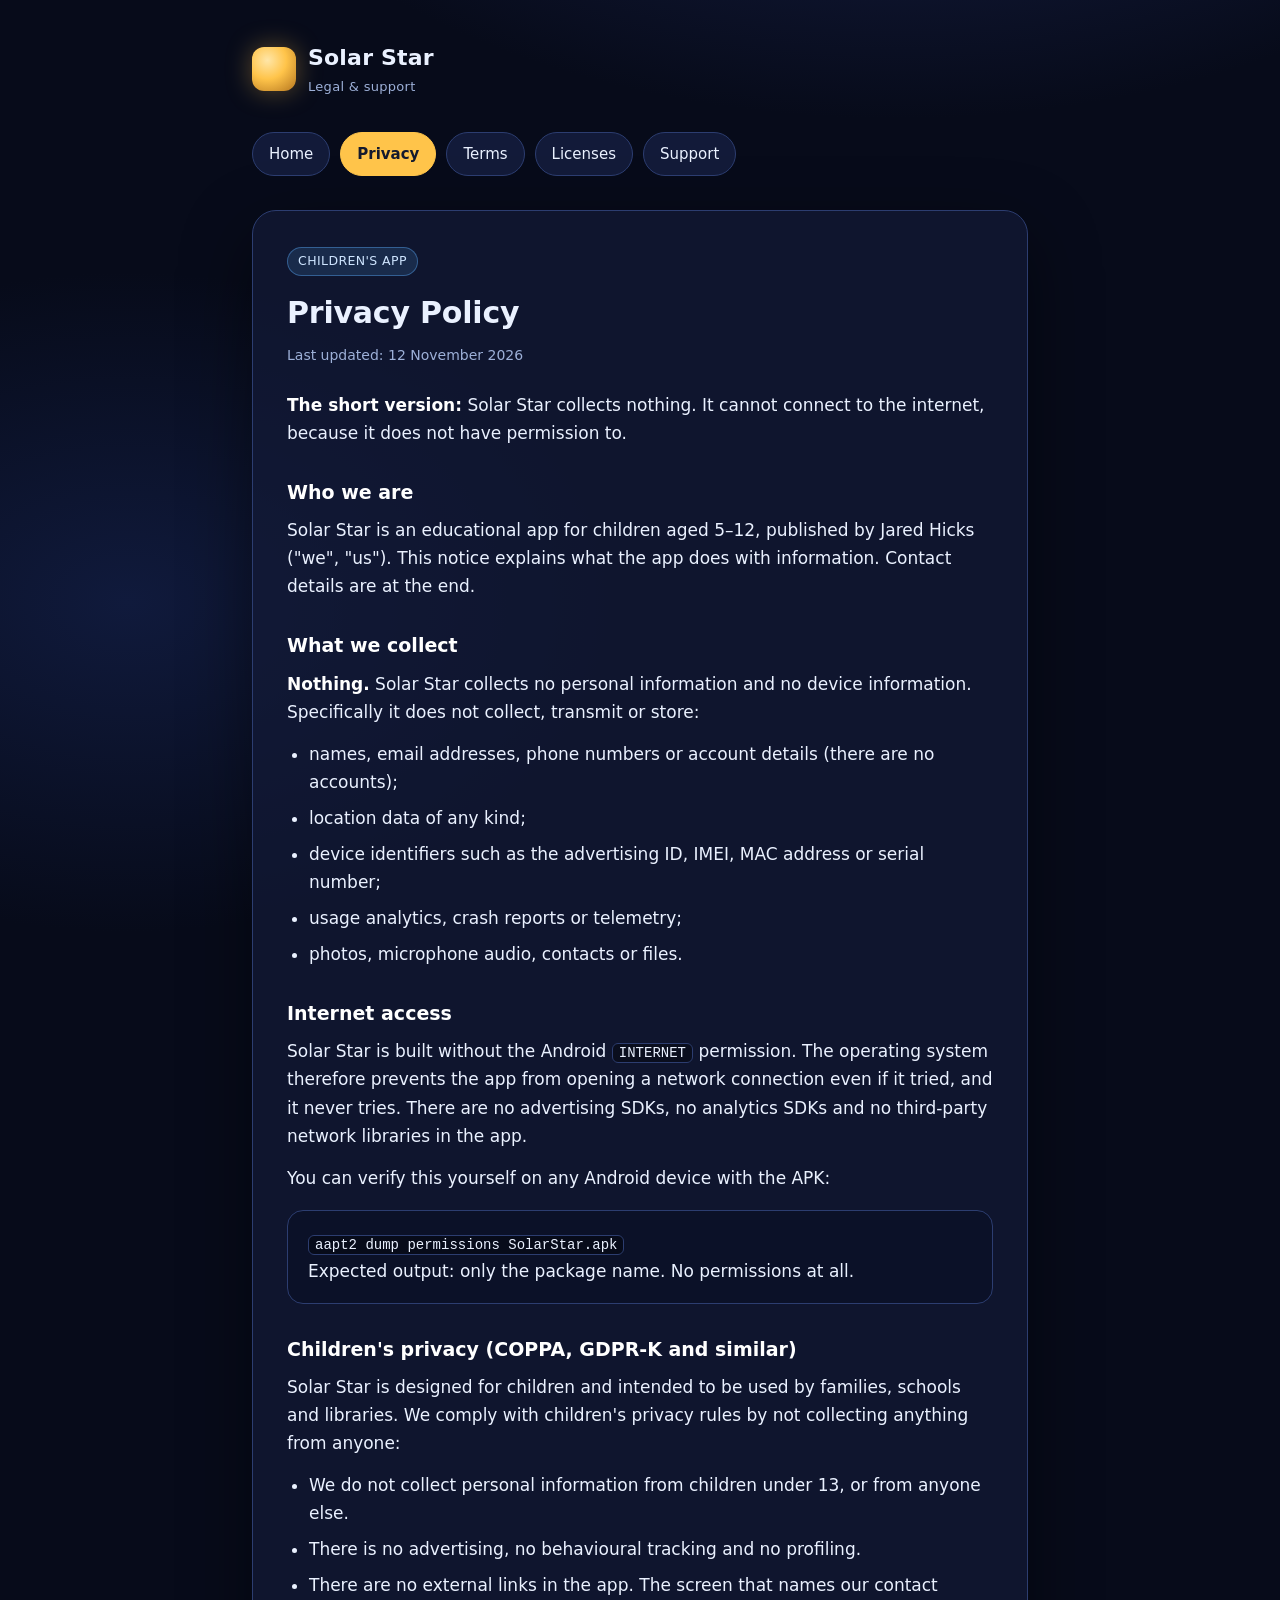
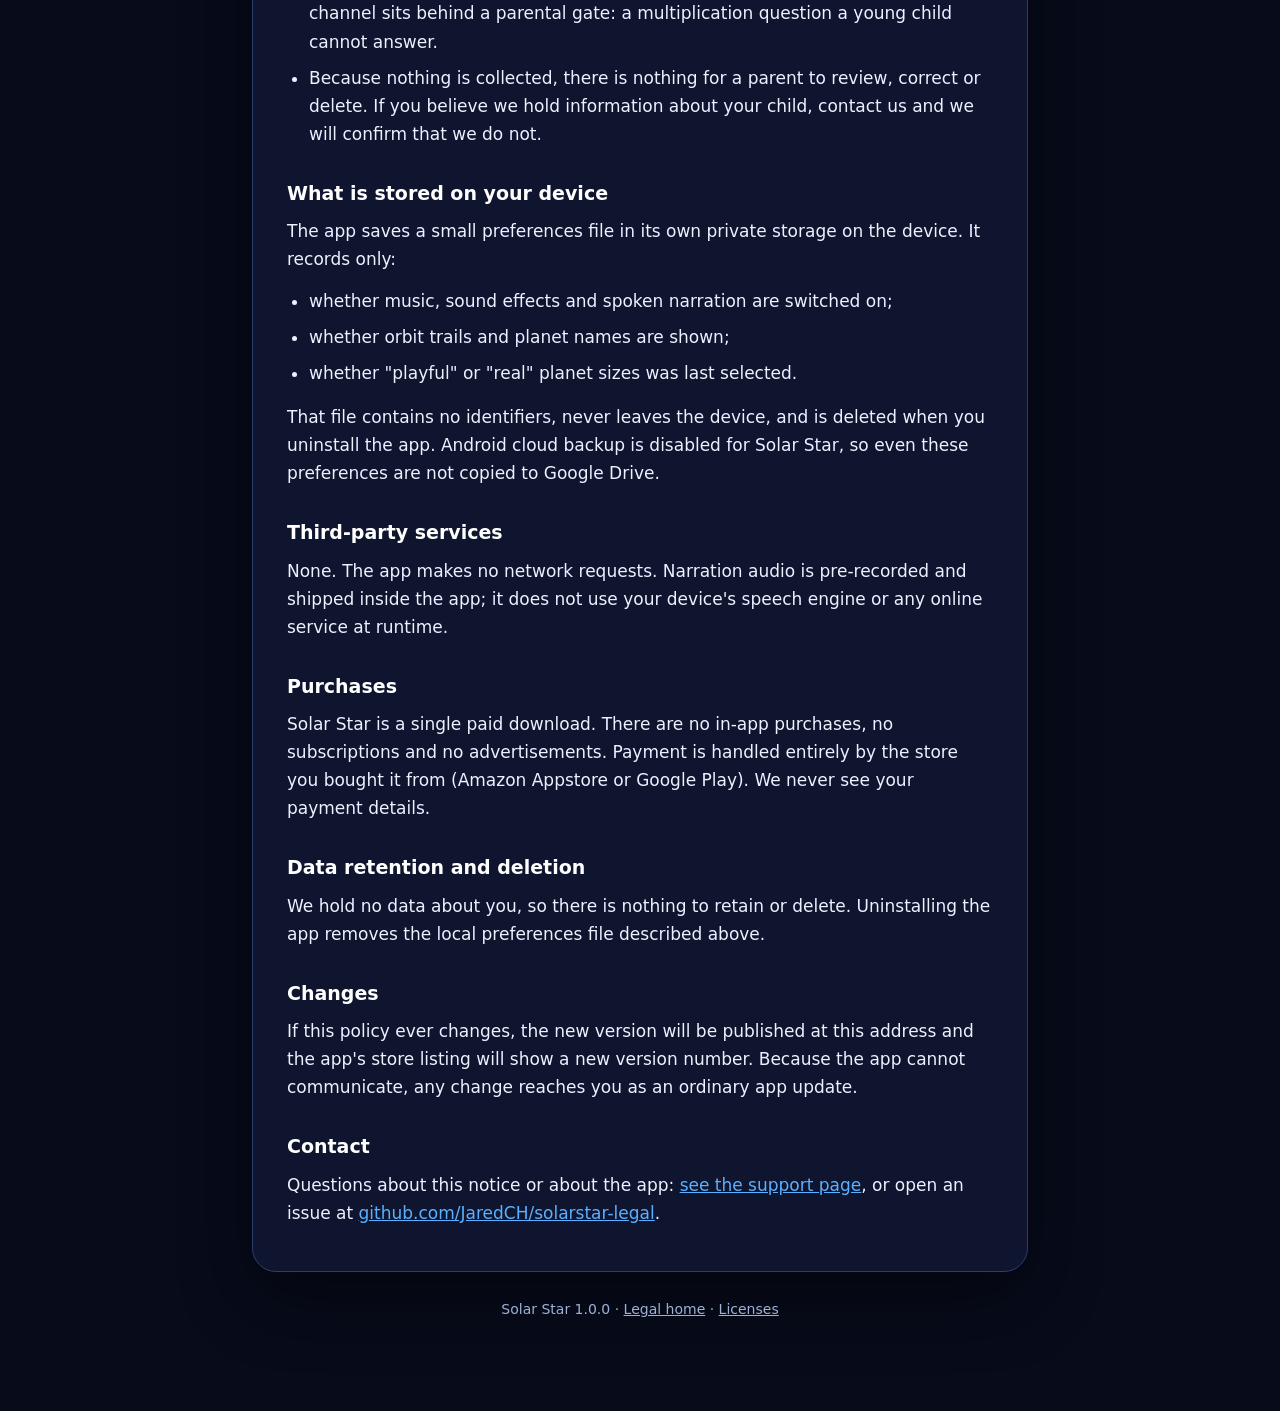
==== privacy.html @ 95f9711d "Solar Star legal: privacy policy, terms, licences and support" ====
<!doctype html>
<html lang="en">
<head>
<meta charset="utf-8">
<meta name="viewport" content="width=device-width, initial-scale=1">
<title>Solar Star — Privacy Policy</title>
<meta name="description" content="Solar Star collects no data. It has no internet permission, no ads and no tracking.">
<link rel="stylesheet" href="style.css">
</head>
<body>
<div class="wrap">
  <header class="brand">
    <div class="mark" aria-hidden="true"></div>
    <h1>Solar Star<span>Legal &amp; support</span></h1>
  </header>

  <nav class="pills">
    <a href="index.html">Home</a>
    <a href="privacy.html" aria-current="page">Privacy</a>
    <a href="terms.html">Terms</a>
    <a href="licenses.html">Licenses</a>
    <a href="support.html">Support</a>
  </nav>

  <main>
    <span class="tag">Children's app</span>
    <h2>Privacy Policy</h2>
    <p class="updated">Last updated: 12 November 2026</p>

    <p><strong>The short version:</strong> Solar Star collects nothing. It cannot connect to the
    internet, because it does not have permission to.</p>

    <h3>Who we are</h3>
    <p>Solar Star is an educational app for children aged 5&ndash;12, published by Jared Hicks
    ("we", "us"). This notice explains what the app does with information. Contact details are at
    the end.</p>

    <h3>What we collect</h3>
    <p><strong>Nothing.</strong> Solar Star collects no personal information and no device
    information. Specifically it does not collect, transmit or store:</p>
    <ul>
      <li>names, email addresses, phone numbers or account details (there are no accounts);</li>
      <li>location data of any kind;</li>
      <li>device identifiers such as the advertising ID, IMEI, MAC address or serial number;</li>
      <li>usage analytics, crash reports or telemetry;</li>
      <li>photos, microphone audio, contacts or files.</li>
    </ul>

    <h3>Internet access</h3>
    <p>Solar Star is built without the Android <code>INTERNET</code> permission. The operating
    system therefore prevents the app from opening a network connection even if it tried, and it
    never tries. There are no advertising SDKs, no analytics SDKs and no third-party network
    libraries in the app.</p>
    <p>You can verify this yourself on any Android device with the APK:</p>
    <div class="card">
      <p style="margin:0"><code>aapt2 dump permissions SolarStar.apk</code><br>
      Expected output: only the package name. No permissions at all.</p>
    </div>

    <h3>Children's privacy (COPPA, GDPR-K and similar)</h3>
    <p>Solar Star is designed for children and intended to be used by families, schools and
    libraries. We comply with children's privacy rules by not collecting anything from anyone:</p>
    <ul>
      <li>We do not collect personal information from children under 13, or from anyone else.</li>
      <li>There is no advertising, no behavioural tracking and no profiling.</li>
      <li>There are no external links in the app. The screen that names our contact channel sits
        behind a parental gate: a multiplication question a young child cannot answer.</li>
      <li>Because nothing is collected, there is nothing for a parent to review, correct or
        delete. If you believe we hold information about your child, contact us and we will
        confirm that we do not.</li>
    </ul>

    <h3>What is stored on your device</h3>
    <p>The app saves a small preferences file in its own private storage on the device. It records
    only:</p>
    <ul>
      <li>whether music, sound effects and spoken narration are switched on;</li>
      <li>whether orbit trails and planet names are shown;</li>
      <li>whether "playful" or "real" planet sizes was last selected.</li>
    </ul>
    <p>That file contains no identifiers, never leaves the device, and is deleted when you
    uninstall the app. Android cloud backup is disabled for Solar Star, so even these preferences
    are not copied to Google Drive.</p>

    <h3>Third-party services</h3>
    <p>None. The app makes no network requests. Narration audio is pre-recorded and shipped inside
    the app; it does not use your device's speech engine or any online service at runtime.</p>

    <h3>Purchases</h3>
    <p>Solar Star is a single paid download. There are no in-app purchases, no subscriptions and no
    advertisements. Payment is handled entirely by the store you bought it from (Amazon Appstore or
    Google Play). We never see your payment details.</p>

    <h3>Data retention and deletion</h3>
    <p>We hold no data about you, so there is nothing to retain or delete. Uninstalling the app
    removes the local preferences file described above.</p>

    <h3>Changes</h3>
    <p>If this policy ever changes, the new version will be published at this address and the app's
    store listing will show a new version number. Because the app cannot communicate, any change
    reaches you as an ordinary app update.</p>

    <h3>Contact</h3>
    <p>Questions about this notice or about the app:
    <a href="support.html">see the support page</a>, or open an issue at
    <a href="https://github.com/JaredCH/solarstar-legal/issues">github.com/JaredCH/solarstar-legal</a>.</p>
  </main>

  <footer>
    Solar Star 1.0.0 &middot; <a href="index.html">Legal home</a> &middot;
    <a href="licenses.html">Licenses</a>
  </footer>
</div>
</body>
</html>
---- style.css ----
:root {
  --bg: #070b1a;
  --panel: #121a36;
  --edge: #2c3d70;
  --text: #eaf1ff;
  --dim: #9db0d8;
  --gold: #ffc44a;
  --blue: #5ab0ff;
}

* { box-sizing: border-box; }

html { scroll-behavior: smooth; }

body {
  margin: 0;
  background:
    radial-gradient(1200px 700px at 70% -10%, #1a2450 0%, transparent 60%),
    radial-gradient(900px 600px at 10% 20%, #101a3c 0%, transparent 55%),
    var(--bg);
  color: var(--text);
  font: 17px/1.65 "Segoe UI", system-ui, -apple-system, Roboto, Helvetica, Arial, sans-serif;
  min-height: 100vh;
}

.wrap {
  max-width: 820px;
  margin: 0 auto;
  padding: 40px 22px 90px;
}

header.brand {
  display: flex;
  align-items: center;
  gap: 12px;
  margin-bottom: 34px;
}

.mark {
  width: 44px;
  height: 44px;
  border-radius: 12px;
  background: radial-gradient(circle at 35% 30%, #ffe6a8, #ffc44a 45%, #b5761f 100%);
  box-shadow: 0 0 26px rgba(255, 196, 74, 0.35);
  flex: 0 0 auto;
}

.brand h1 {
  font-size: 22px;
  margin: 0;
  letter-spacing: 0.2px;
}

.brand span {
  display: block;
  font-size: 13px;
  color: var(--dim);
  font-weight: 400;
  letter-spacing: 0.3px;
}

nav.pills {
  display: flex;
  flex-wrap: wrap;
  gap: 10px;
  margin: 0 0 34px;
}

nav.pills a {
  display: inline-block;
  padding: 9px 16px;
  border-radius: 999px;
  border: 1px solid var(--edge);
  background: rgba(24, 34, 71, 0.7);
  color: var(--text);
  text-decoration: none;
  font-size: 15px;
}

nav.pills a:hover { border-color: var(--blue); }
nav.pills a[aria-current="page"] {
  background: var(--gold);
  border-color: var(--gold);
  color: #141a2e;
  font-weight: 600;
}

main {
  background: rgba(18, 26, 54, 0.72);
  border: 1px solid var(--edge);
  border-radius: 24px;
  padding: 34px 34px 30px;
  box-shadow: 0 24px 70px rgba(0, 0, 0, 0.45);
}

h2 {
  font-size: 30px;
  margin: 0 0 6px;
  letter-spacing: -0.2px;
}

h3 {
  font-size: 19px;
  margin: 30px 0 8px;
  color: #fff;
}

.updated {
  color: var(--dim);
  font-size: 14px;
  margin: 0 0 24px;
}

p { margin: 0 0 14px; }

ul { margin: 0 0 16px; padding-left: 22px; }
li { margin: 0 0 8px; }

a { color: var(--blue); }

strong { color: #fff; }

.card {
  border: 1px solid var(--edge);
  background: rgba(10, 16, 38, 0.65);
  border-radius: 16px;
  padding: 18px 20px;
  margin: 18px 0;
}

.card h3 { margin-top: 0; }

.tag {
  display: inline-block;
  padding: 3px 10px;
  border-radius: 999px;
  background: rgba(90, 176, 255, 0.14);
  border: 1px solid rgba(90, 176, 255, 0.4);
  color: #cfe5ff;
  font-size: 12.5px;
  letter-spacing: 0.4px;
  text-transform: uppercase;
  margin-bottom: 12px;
}

footer {
  margin-top: 26px;
  color: var(--dim);
  font-size: 14px;
  text-align: center;
}

footer a { color: var(--dim); }

code {
  background: rgba(0, 0, 0, 0.35);
  border: 1px solid var(--edge);
  padding: 1px 6px;
  border-radius: 6px;
  font-size: 14px;
}

table {
  width: 100%;
  border-collapse: collapse;
  margin: 14px 0 20px;
  font-size: 15px;
}
th, td {
  text-align: left;
  padding: 10px 12px;
  border-bottom: 1px solid rgba(44, 61, 112, 0.7);
  vertical-align: top;
}
th { color: var(--dim); font-weight: 600; }

@media (max-width: 560px) {
  main { padding: 24px 18px; }
  h2 { font-size: 25px; }
}
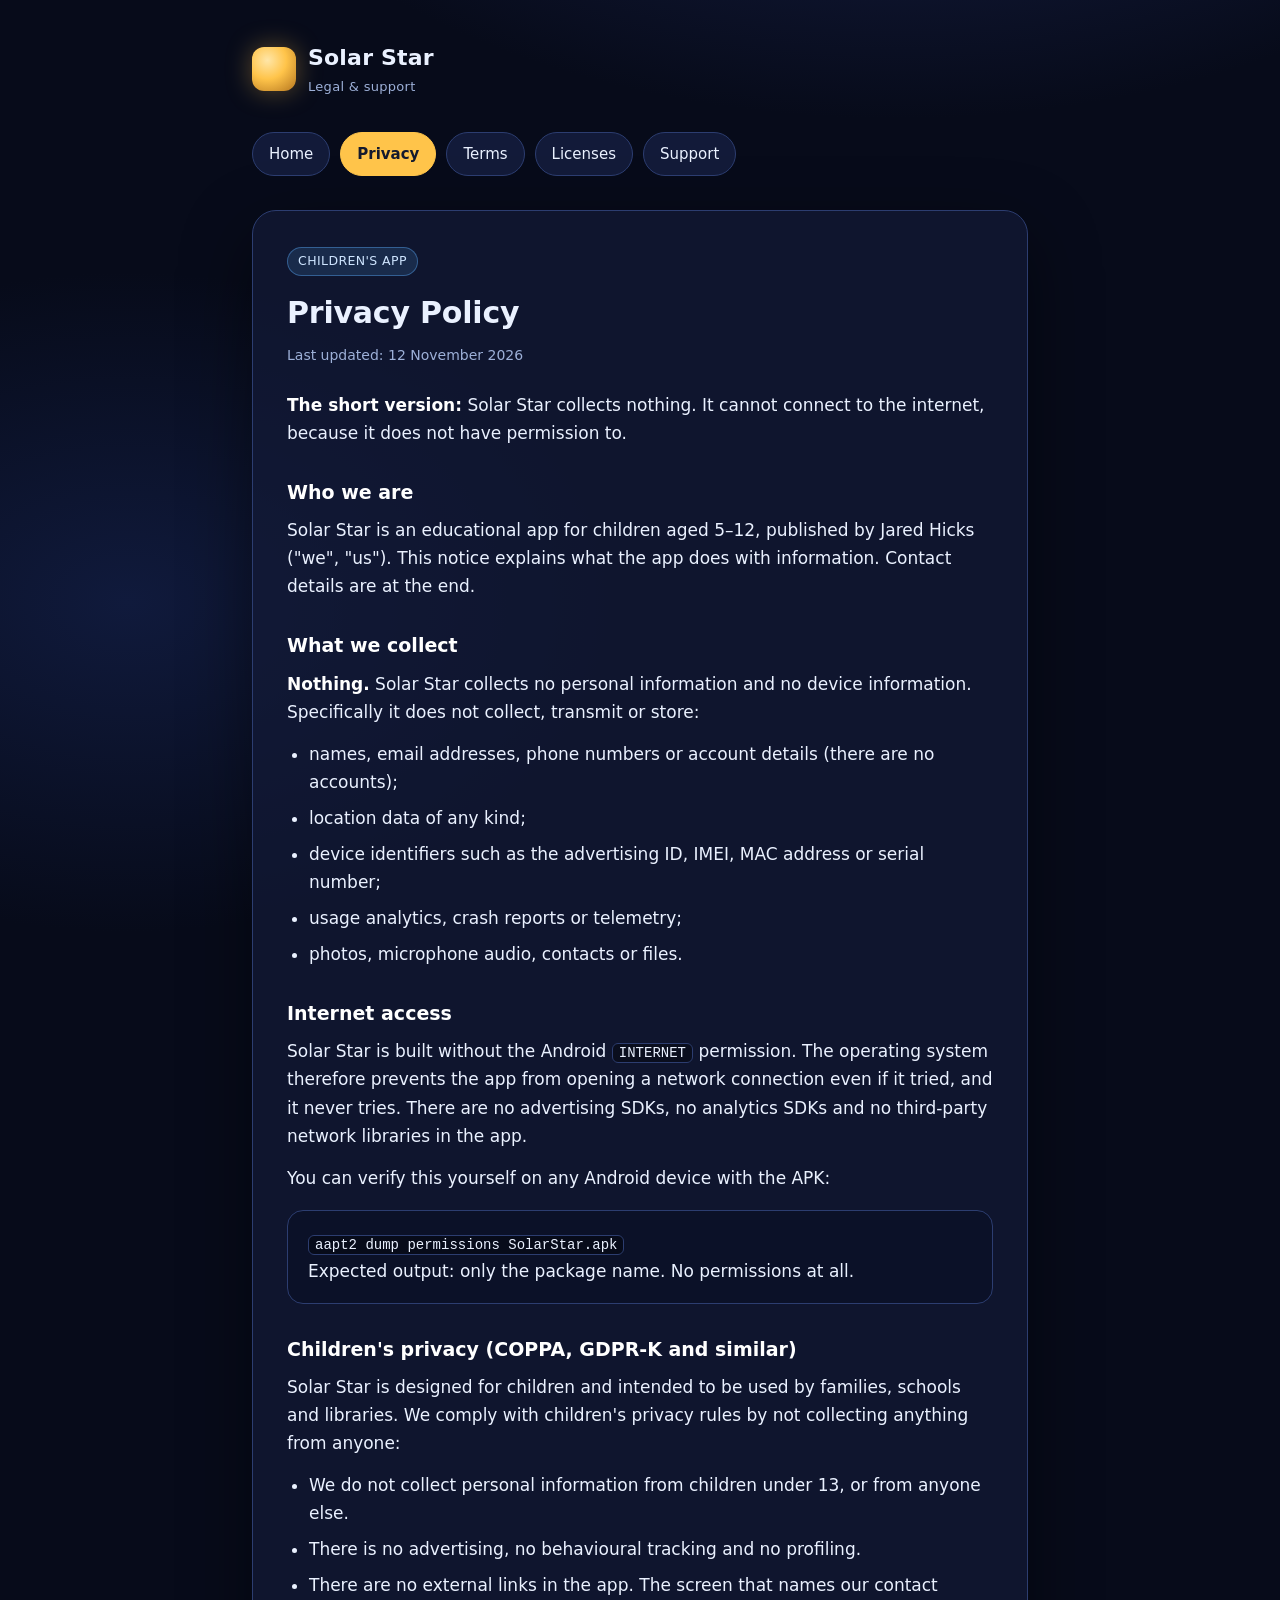
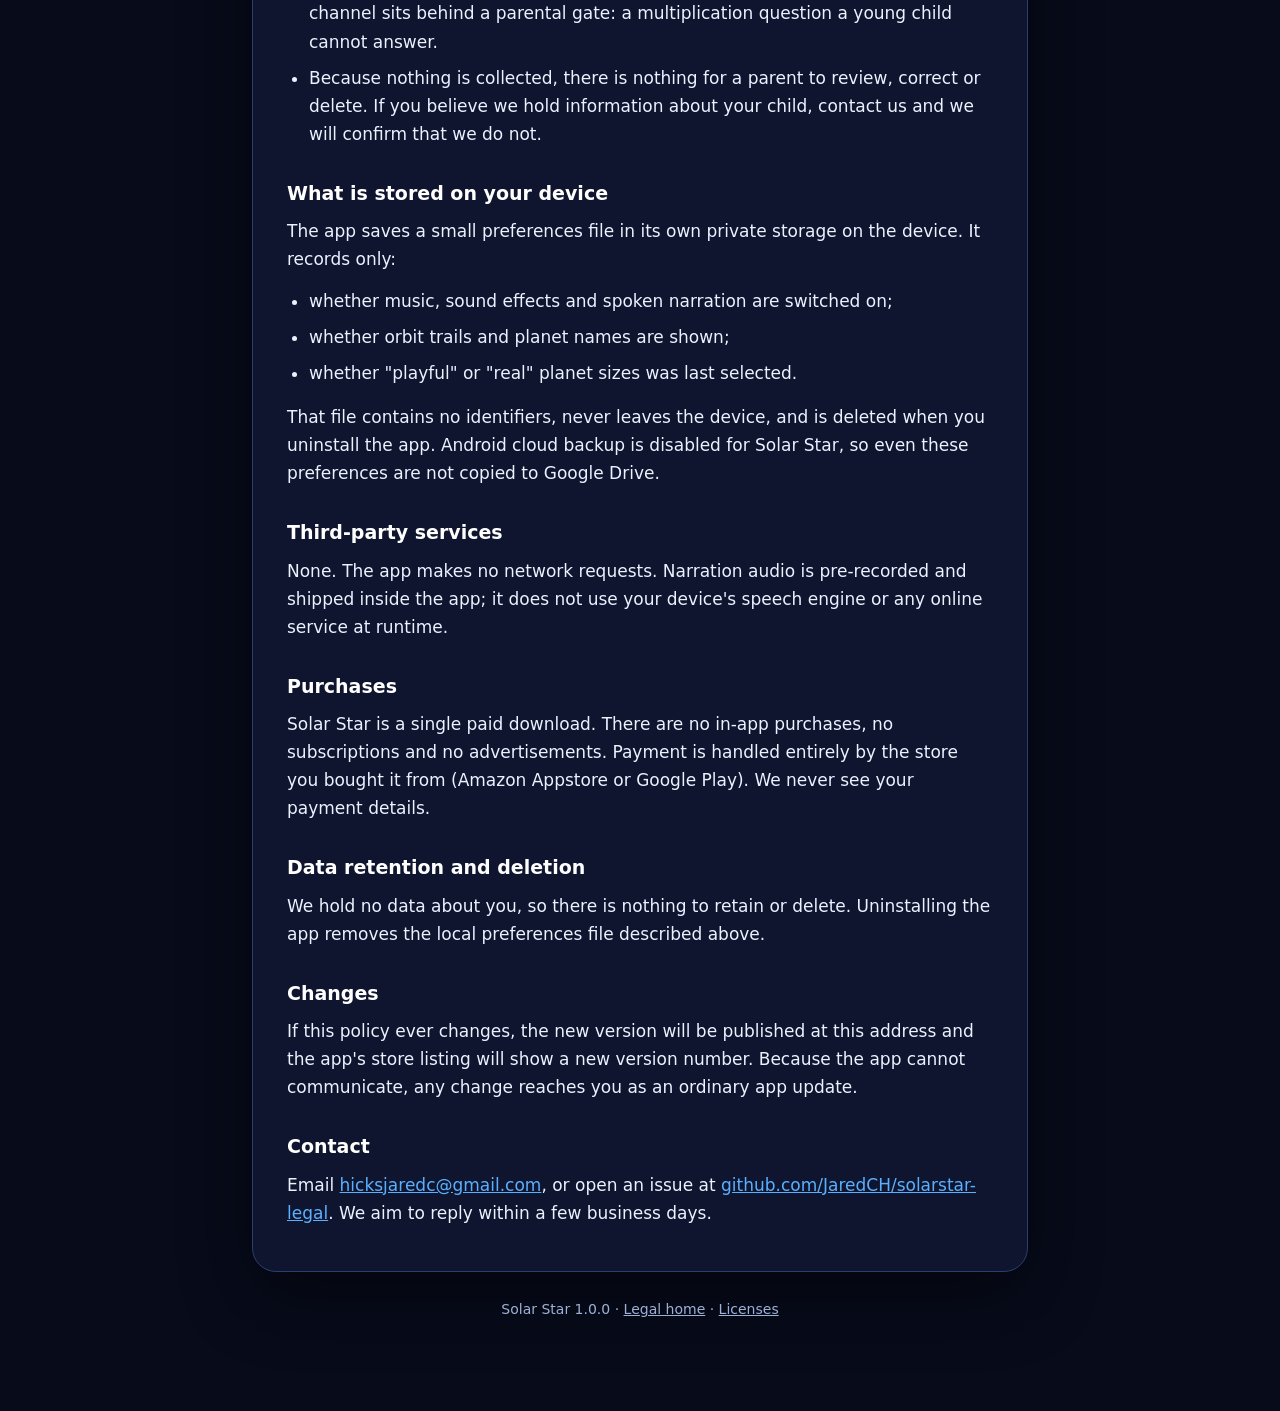
==== commit b94ecd25: "Add published support email to privacy, terms and support pages" ====
--- a/privacy.html
+++ b/privacy.html
@@ -101,9 +101,9 @@
     reaches you as an ordinary app update.</p>
 
     <h3>Contact</h3>
-    <p>Questions about this notice or about the app:
-    <a href="support.html">see the support page</a>, or open an issue at
-    <a href="https://github.com/JaredCH/solarstar-legal/issues">github.com/JaredCH/solarstar-legal</a>.</p>
+    <p>Email <a href="mailto:hicksjaredc@gmail.com">hicksjaredc@gmail.com</a>, or open an issue at
+    <a href="https://github.com/JaredCH/solarstar-legal/issues">github.com/JaredCH/solarstar-legal</a>.
+    We aim to reply within a few business days.</p>
   </main>
 
   <footer>
